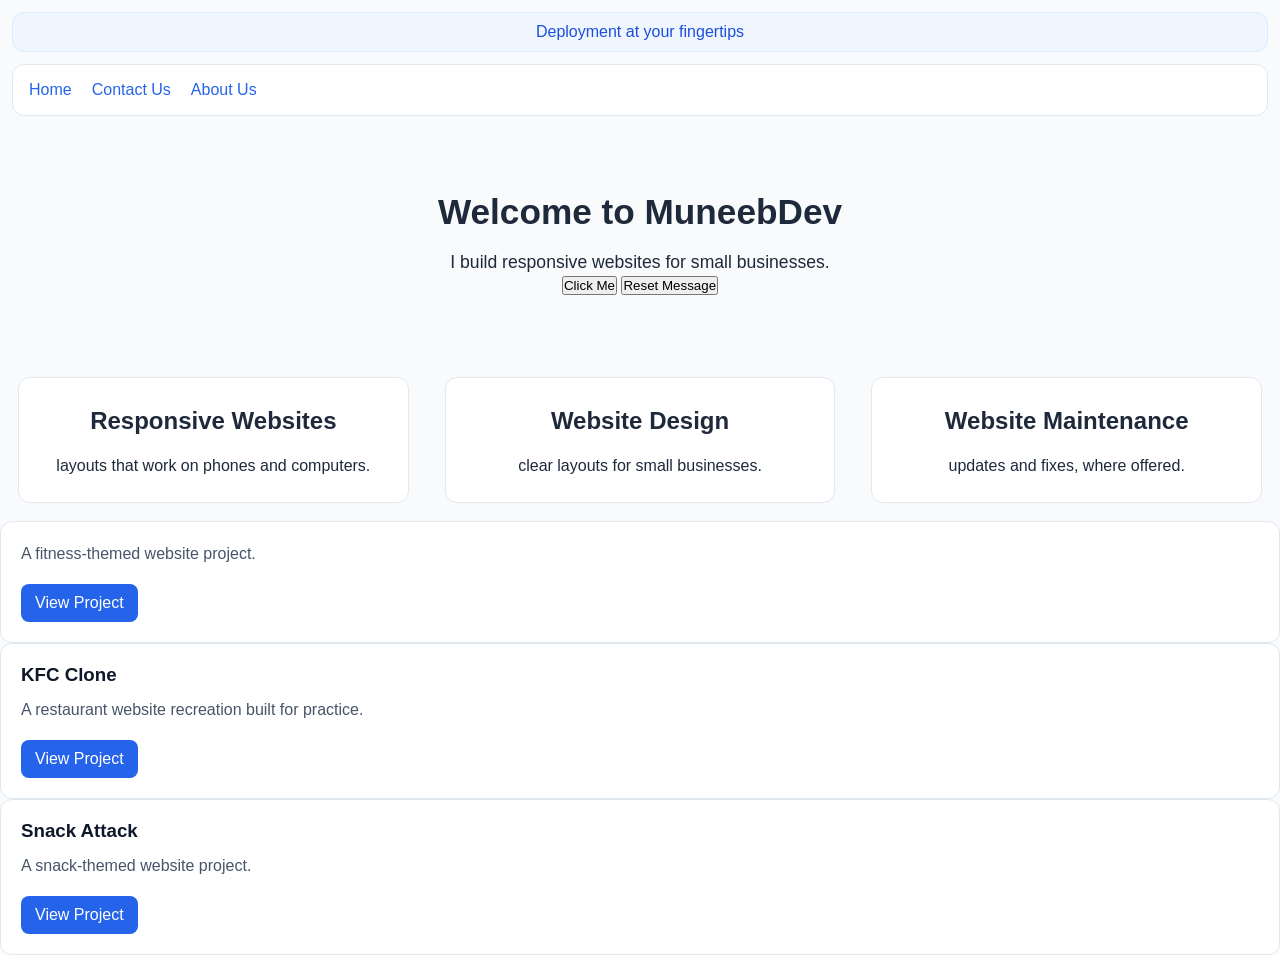
==== index.html @ 9221b9e7 "Add files via upload" ====
<!DOCTYPE html>
<html lang="en">

<head>
    <meta charset="UTF-8">
    <meta name="viewport" content="width=device-width, initial-scale=1.0">
    <title>MuneebDev | Website Development</title>
    <link rel="stylesheet" href="style.css">
</head>

<body>
    <div class="headline">
        <p>Deployment at your fingertips</p>
    </div>

    <nav class="navbar">
        <ul class="links">
            <li><a href="index.html">Home</a></li>
            <li><a href="Contact.html">Contact Us</a></li>
            <li><a href="About-us.html">About Us</a></li>
        </ul>
    </nav>

    <div class="hero">
        <h1>Welcome to MuneebDev</h1>
        <p id="hero-message">I build responsive websites for small businesses.</p>
        <button id="change-message">Click Me</button>
        <button id="reset-message">Reset Message</button>
    </div>

    <div class="cards">
        <div class="card">
            <h2>Responsive Websites</h2>layouts that work on phones and computers.
        </div>

        <div class="card">
            <h2>Website Design</h2>clear layouts for small businesses.
        </div>

        <div class="card">
            <h2>Website Maintenance</h2>updates and fixes, where offered.
        </div>
    </div>
    <article class="project-card">
        <p>A fitness-themed website project.</p>
        <a href="Project%20(1)%20Gym%20Website/index.html" target="_blank" rel="noopener noreferrer">View Project</a>
    </article>

    <article class="project-card">
        <h3>KFC Clone</h3>
        <p>A restaurant website recreation built for practice.</p>
        <a href="PROJECT (2) KFC CLONE (not dangerous)/Index.html" target="_blank" rel="noopener noreferrer">View
            Project</a>
    </article>

    <article class="project-card">
        <h3>Snack Attack</h3>
        <p>A snack-themed website project.</p>
        <a href="Snack%20Attack/index.html" target="_blank" rel="noopener noreferrer">View Project</a>
    </article>
    </div>
    </section>

    <script>
        const message = document.getElementById("hero-message");
        const button = document.getElementById("change-message");
        const resetbutton = document.getElementById("reset-message");

        let showingWelcome = true;

        //    button.addEventListener("click", function () {
        //         if (showingWelcome === true) {
        //             message.textContent = "Welcome to MuneebDev!";
        //         } else {
        //             message.textContent = "Thanks for visiting MuneebDev!";
        //         }

        //         button.textContent = 'Message Changed'
        //         showingWelcome = !showingWelcome;
        //     }); 

        button.addEventListener('click', function () {
            showWelcome()
        });


        resetbutton.addEventListener('click', function () {
            message.textContent = "I build responsive websites for small businesses";
        });

        function showWelcome() {
            if (showingWelcome === true) {
                message.textContent = "Welcome to MuneebDev!"
            }

            else {
                message.textContent = "Thanks for visiting MuneebDev!"
            }

            showingWelcome = !showingWelcome
        }
    </script>
</body>

</html>
---- style.css ----
* {
    margin: 0;
    padding: 0;
}

body {
    background-color: #f8fafc;
    color: #1e293b;
    font-family: Arial, sans-serif;
}

.hero {
    padding: 64px 20px;
    text-align: center;
}

.hero h1 {
    font-size: 2.2rem;
    font-weight: 700;
    margin-bottom: 16px;
}

.hero p {
    font-size: 1.1rem;
    line-height: 1.6;
}


.cards {
    display: flex;
    flex-wrap: wrap;
}

.card {
    flex: 1 1 230px;
    min-width: 0;
    margin: 18px;
    padding: 24px;
    background-color: #ffffff;
    border: 1px solid #e2e8f0;
    border-radius: 12px;
    text-align: center;
    line-height: 1.6;

}

.card h2 {
    margin-bottom: 12px;
}

.card:hover {
    border-color: #93c5fd;
}

.navbar {
    display: flex;
    flex-wrap: wrap;
    align-items: center;
    background-color: #ffffff;
    border: 1px solid #e2e8f0;
    border-radius: 12px;
    margin: 12px;
    padding: 12px;
}

.links {
    display: flex;
    flex-wrap: wrap;
    gap: 20px;
    align-items: center;
    padding: 4px;
}

.links li {
    list-style-type: none;
}

.links li a {
    text-decoration: none;
    color: #2563eb;
}

.links li a:hover {
    color: #1d4ed8;
    text-decoration: underline;
}

.headline {
    text-align: center;
    color: #1d4ed8;
    background-color: #eff6ff;
    border: 1px solid #dbeafe;
    border-radius: 12px;
    margin: 12px;
    padding: 10px;
}

.projects {
    margin: 40px 12px;
    padding: 24px;
}

.projects h2 {
    margin-bottom: 10px;
    color: #0f172a;
}

.projects-intro {
    margin-bottom: 24px;
    color: #475569;
}

.project-cards {
    display: flex;
    flex-wrap: wrap;
    gap: 20px;
}

.project-card {
    flex: 1 1 230px;
    padding: 20px;
    background-color: #ffffff;
    border: 1px solid #e2e8f0;
    border-radius: 12px;
}

.project-card h3 {
    margin-bottom: 12px;
    color: #0f172a;
}

.project-card p {
    margin-bottom: 18px;
    color: #475569;
    line-height: 1.5;
}

.project-card a {
    display: inline-block;
    padding: 10px 14px;
    background-color: #2563eb;
    color: #ffffff;
    border-radius: 8px;
    text-decoration: none;
}

.project-card a:hover {
    background-color: #1d4ed8;
}
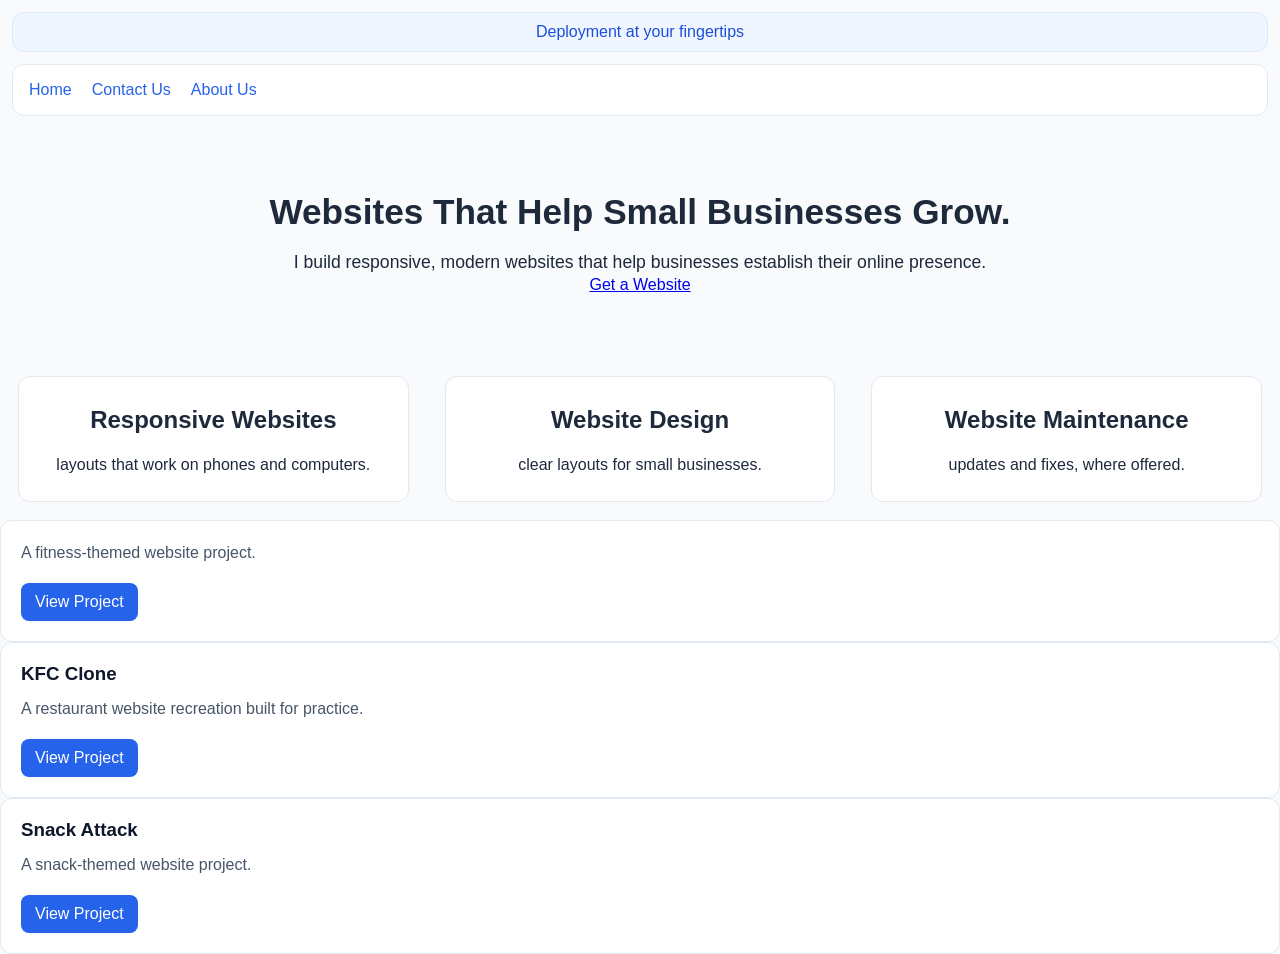
==== commit e1116607: "Update index.html" ====
--- a/index.html
+++ b/index.html
@@ -22,11 +22,17 @@
     </nav>
 
     <div class="hero">
-        <h1>Welcome to MuneebDev</h1>
-        <p id="hero-message">I build responsive websites for small businesses.</p>
-        <button id="change-message">Click Me</button>
-        <button id="reset-message">Reset Message</button>
-    </div>
+    <h1>Websites That Help Small Businesses Grow.</h1>
+
+    <p>
+        I build responsive, modern websites
+        that help businesses establish their online presence.
+    </p>
+
+    <a href="Contact.html" class="hero-button">
+        Get a Website
+    </a>
+</div>
 
     <div class="cards">
         <div class="card">
@@ -43,7 +49,7 @@
     </div>
     <article class="project-card">
         <p>A fitness-themed website project.</p>
-        <a href="Project%20(1)%20Gym%20Website/index.html" target="_blank" rel="noopener noreferrer">View Project</a>
+        <a href="PROJECT%20(1)%20Gym%20Website/index.html" target="_blank" rel="noopener noreferrer">View Project</a>
     </article>
 
     <article class="project-card">
@@ -102,4 +108,4 @@
     </script>
 </body>
 
-</html>+</html>
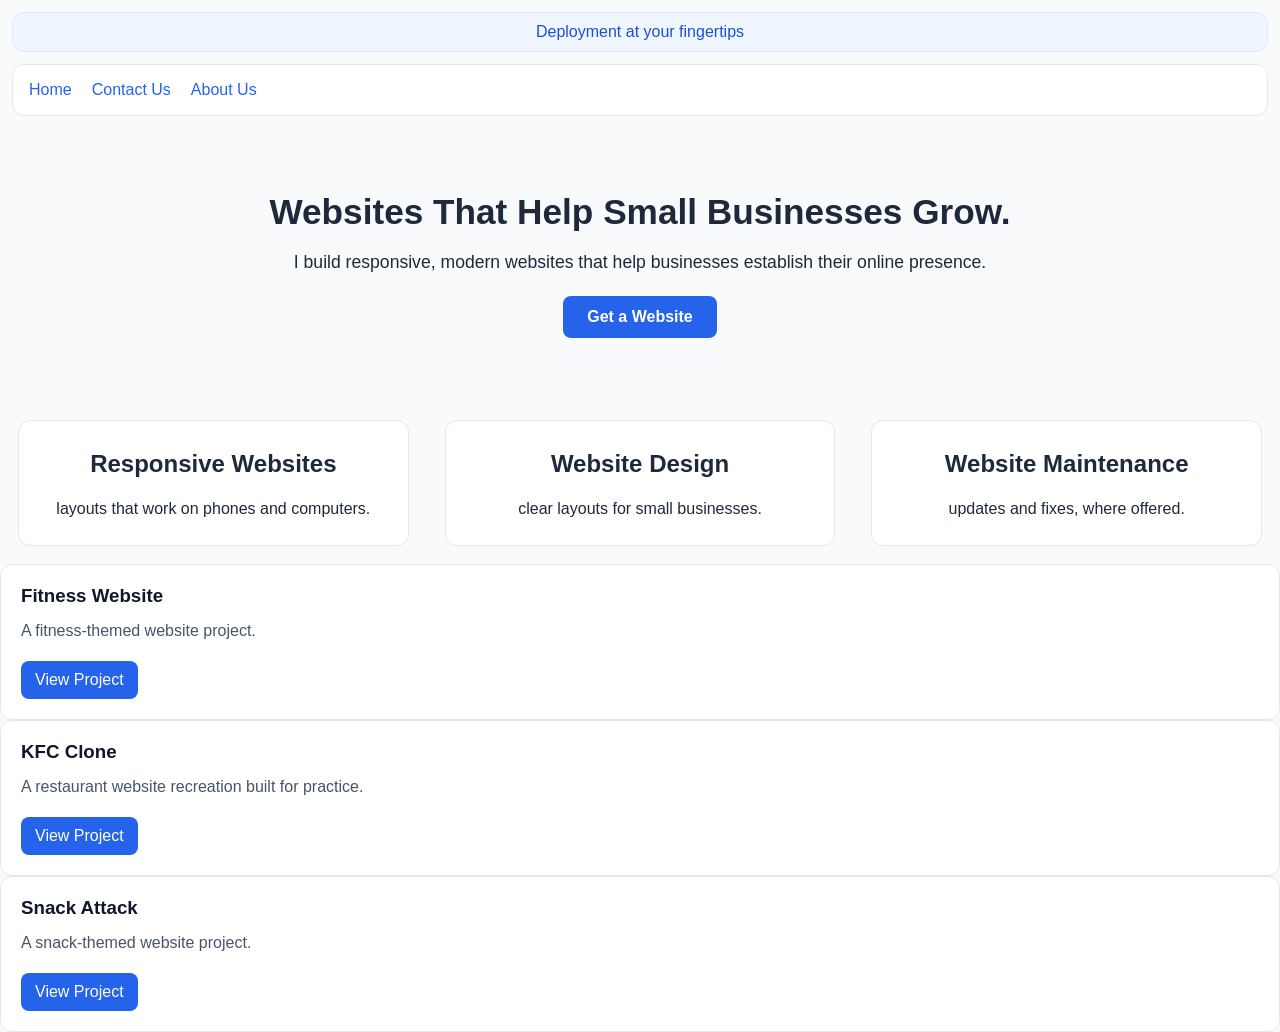
==== commit 2d7e6089: "Update index.html" ====
--- a/index.html
+++ b/index.html
@@ -48,6 +48,7 @@
         </div>
     </div>
     <article class="project-card">
+        <h3> Fitness Website </h3>
         <p>A fitness-themed website project.</p>
         <a href="PROJECT%20(1)%20Gym%20Website/index.html" target="_blank" rel="noopener noreferrer">View Project</a>
     </article>
--- a/style.css
+++ b/style.css
@@ -144,6 +144,38 @@
     text-decoration: none;
 }
 
+.hero-button {
+    display: inline-block;
+    margin-top: 20px;
+    padding: 12px 24px;
+    background-color: #2563eb;
+    color: #ffffff;
+    border-radius: 8px;
+    text-decoration: none;
+    font-weight: 600;
+    transition: background-color 0.2s ease;
+}
+
+.hero-button:hover {
+    background-color: #1d4ed8;
+}
+
 .project-card a:hover {
     background-color: #1d4ed8;
-}+}
+
+.hero-button {
+    display: inline-block;
+    margin-top: 20px;
+    padding: 12px 24px;
+    background-color: #2563eb;
+    color: #ffffff;
+    border-radius: 8px;
+    text-decoration: none;
+    font-weight: 600;
+    transition: background-color 0.2s ease;
+}
+
+.hero-button:hover {
+    background-color: #1d4ed8;
+}
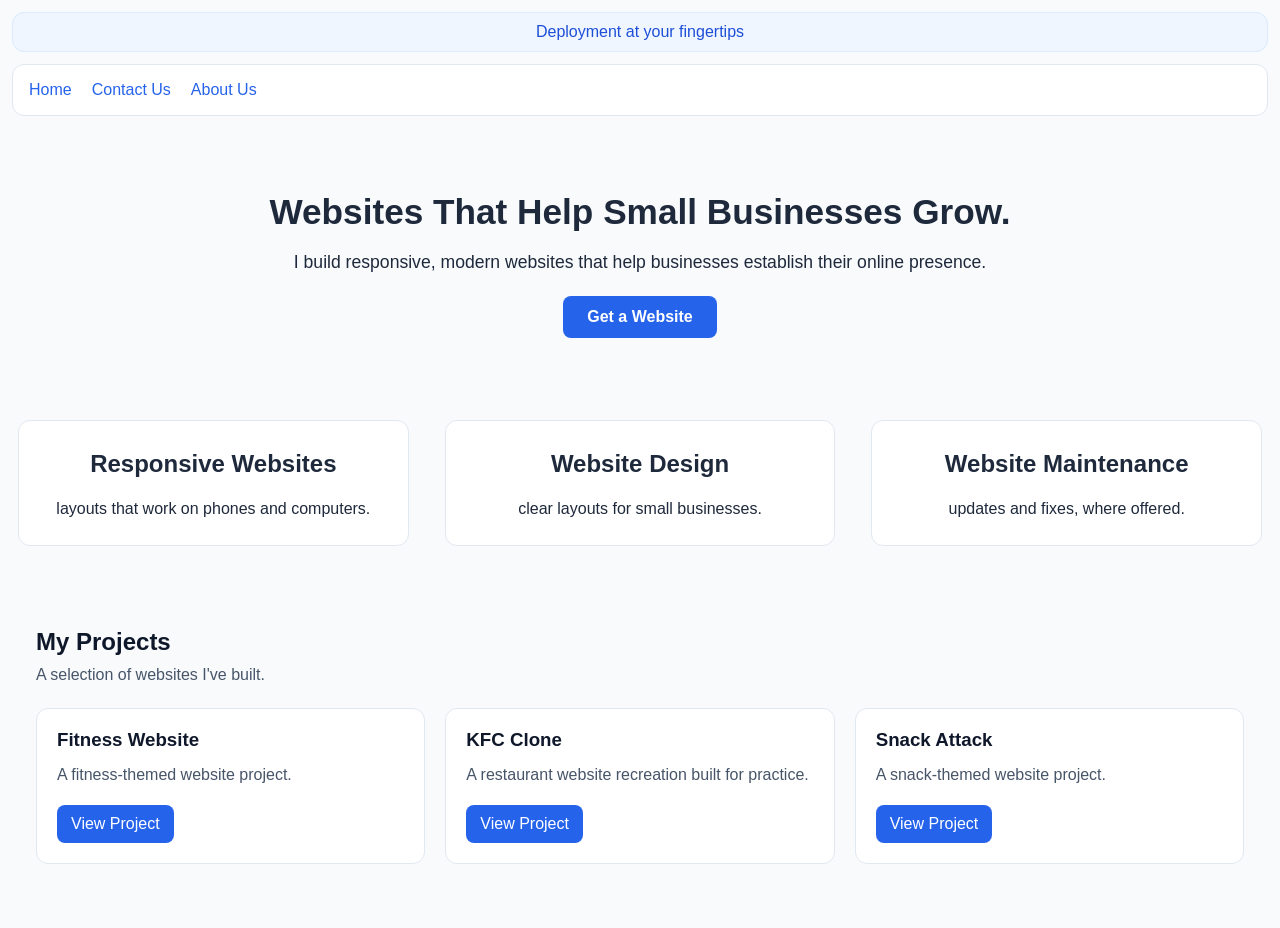
==== commit a81aae97: "Update index.html" ====
--- a/index.html
+++ b/index.html
@@ -47,27 +47,37 @@
             <h2>Website Maintenance</h2>updates and fixes, where offered.
         </div>
     </div>
-    <article class="project-card">
-        <h3> Fitness Website </h3>
-        <p>A fitness-themed website project.</p>
-        <a href="PROJECT%20(1)%20Gym%20Website/index.html" target="_blank" rel="noopener noreferrer">View Project</a>
-    </article>
+    <section class="projects">
+    <h2>My Projects</h2>
+    <p class="projects-intro">
+        A selection of websites I've built.
+    </p>
 
-    <article class="project-card">
-        <h3>KFC Clone</h3>
-        <p>A restaurant website recreation built for practice.</p>
-        <a href="PROJECT (2) KFC CLONE (not dangerous)/Index.html" target="_blank" rel="noopener noreferrer">View
-            Project</a>
-    </article>
+    <div class="project-cards">
 
-    <article class="project-card">
-        <h3>Snack Attack</h3>
-        <p>A snack-themed website project.</p>
-        <a href="Snack%20Attack/index.html" target="_blank" rel="noopener noreferrer">View Project</a>
-    </article>
+        <article class="project-card">
+            <h3>Fitness Website</h3>
+            <p>A fitness-themed website project.</p>
+            <a href="PROJECT%20(1)%20Gym%20Website/index.html"
+                target="_blank" rel="noopener noreferrer">View Project</a>
+        </article>
+
+        <article class="project-card">
+            <h3>KFC Clone</h3>
+            <p>A restaurant website recreation built for practice.</p>
+            <a href="PROJECT%20(2)%20KFC%20CLONE%20(not%20dangerous)/Index.html"
+                target="_blank" rel="noopener noreferrer">View Project</a>
+        </article>
+
+        <article class="project-card">
+            <h3>Snack Attack</h3>
+            <p>A snack-themed website project.</p>
+            <a href="Snack%20Attack/index.html"
+                target="_blank" rel="noopener noreferrer">View Project</a>
+        </article>
+
     </div>
-    </section>
-
+</section>
     <script>
         const message = document.getElementById("hero-message");
         const button = document.getElementById("change-message");
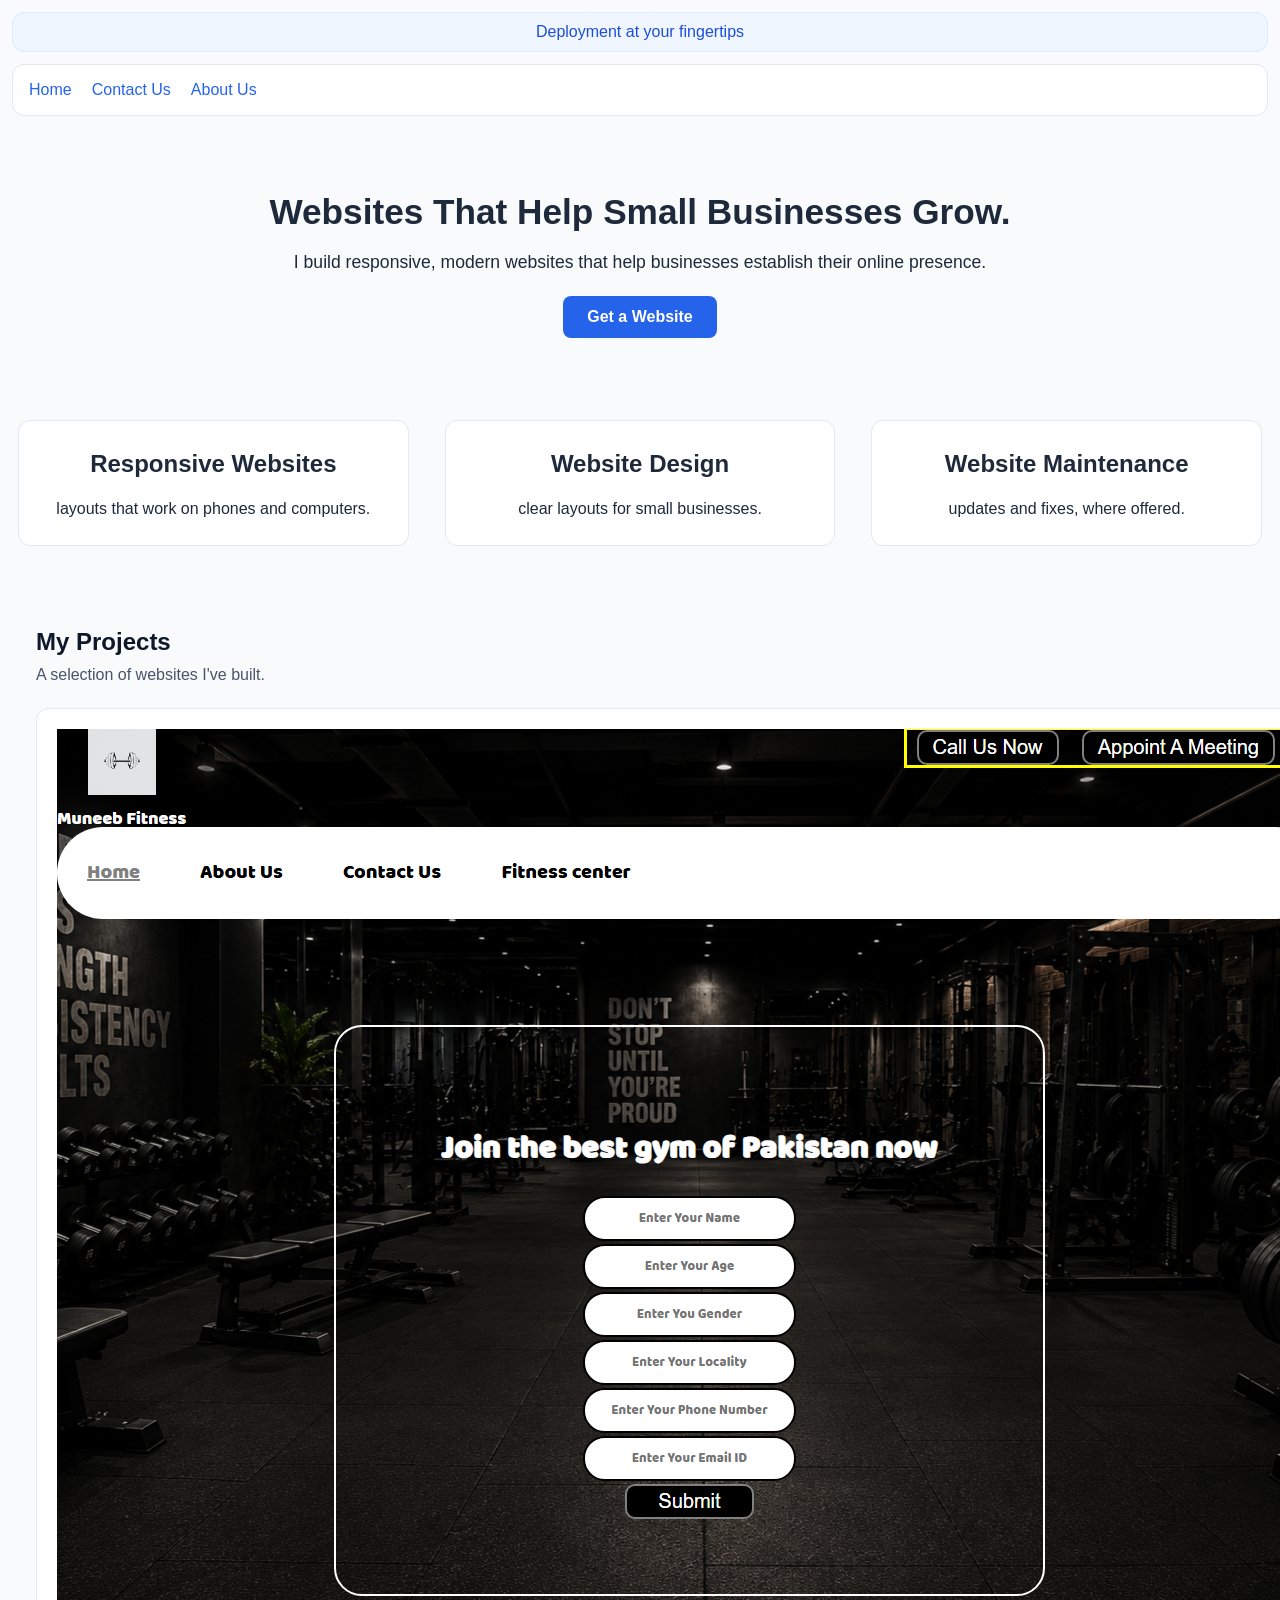
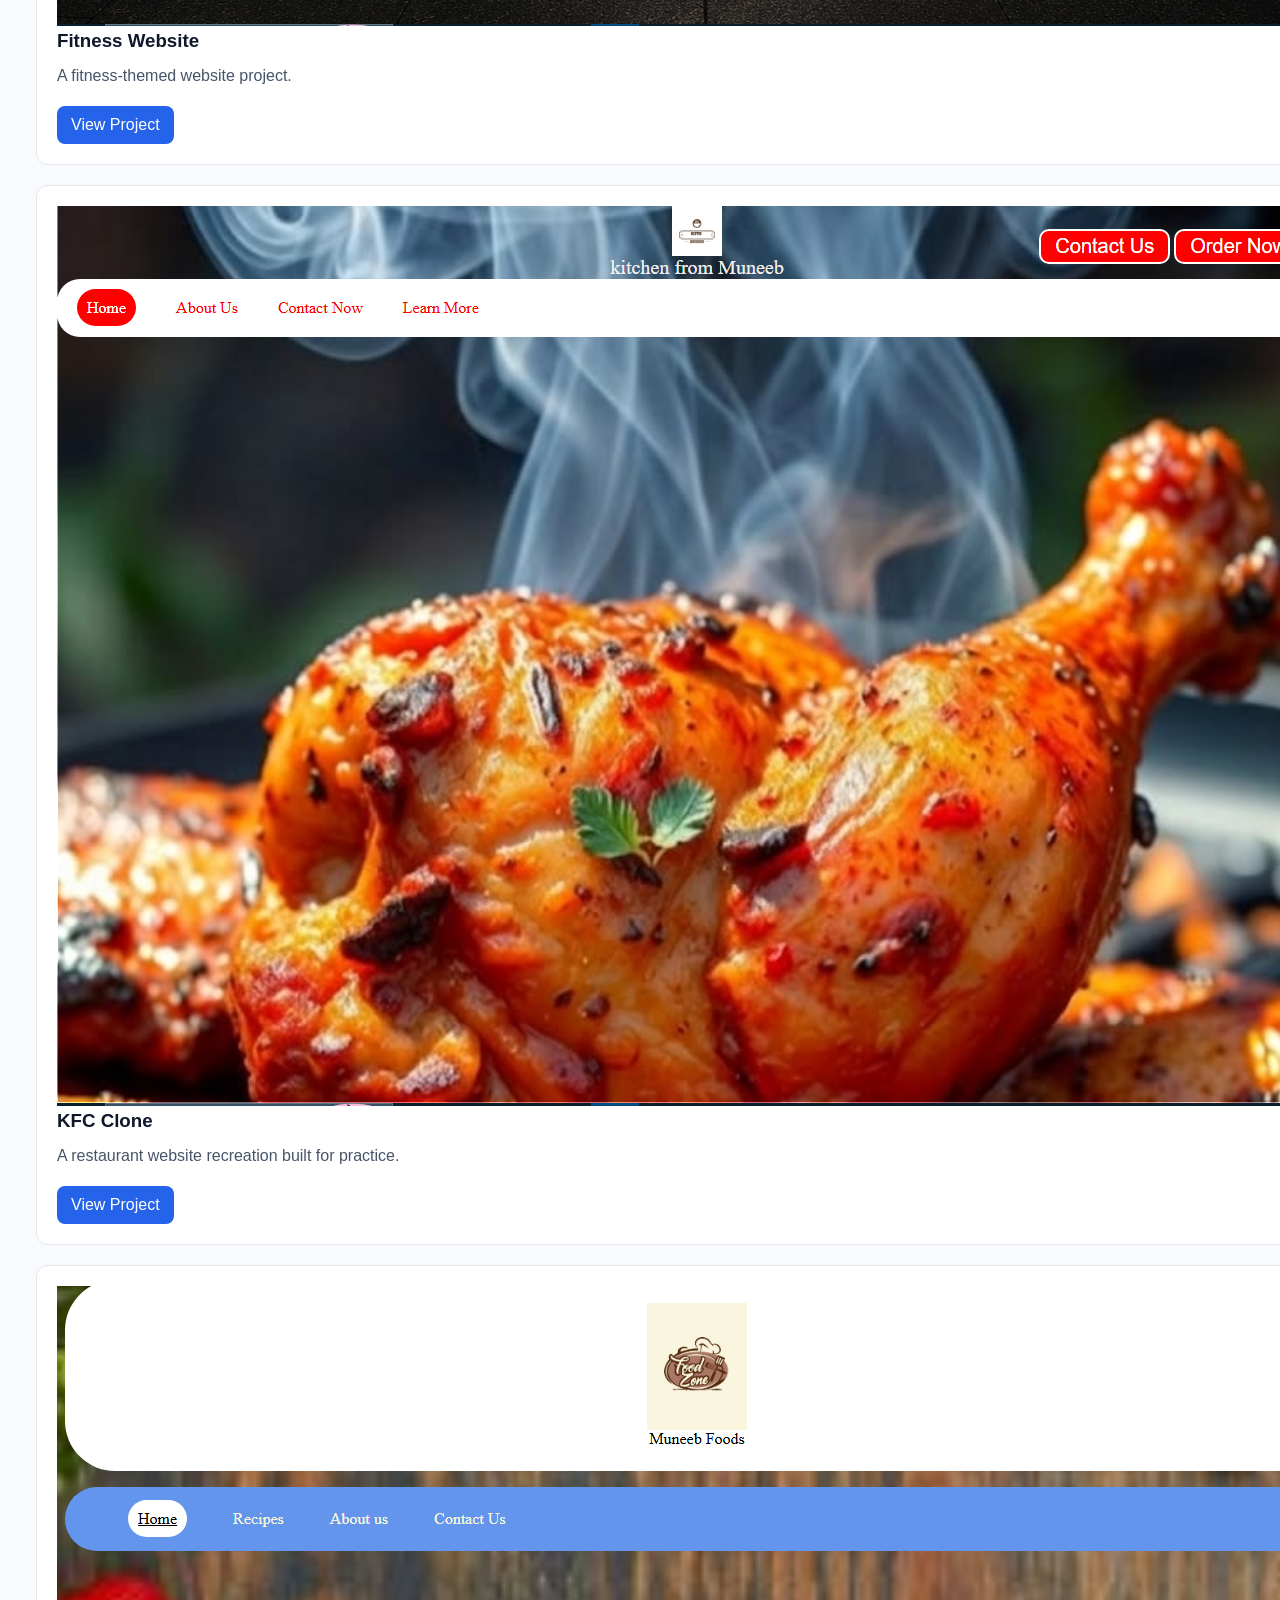
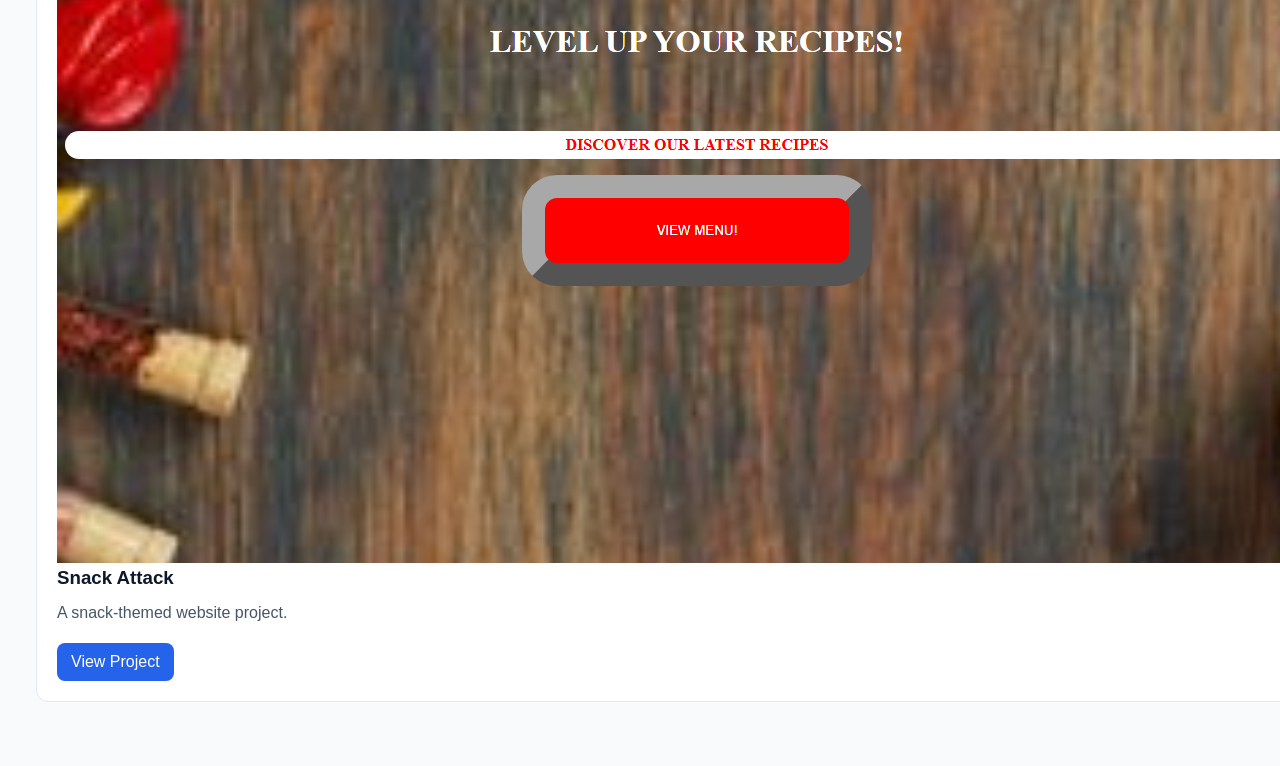
==== commit c828989b: "Update index.html" ====
--- a/index.html
+++ b/index.html
@@ -56,6 +56,7 @@
     <div class="project-cards">
 
         <article class="project-card">
+            <img src="Fitness.png" alt="Fitness Website preview" class="project-image">
             <h3>Fitness Website</h3>
             <p>A fitness-themed website project.</p>
             <a href="PROJECT%20(1)%20Gym%20Website/index.html"
@@ -63,6 +64,7 @@
         </article>
 
         <article class="project-card">
+            <img src="KFM.png" alt="KFC Clone preview" class="project-image">
             <h3>KFC Clone</h3>
             <p>A restaurant website recreation built for practice.</p>
             <a href="PROJECT%20(2)%20KFC%20CLONE%20(not%20dangerous)/Index.html"
@@ -70,6 +72,7 @@
         </article>
 
         <article class="project-card">
+            <img src="food.png" alt="Snack Attack preview" class="project-image">
             <h3>Snack Attack</h3>
             <p>A snack-themed website project.</p>
             <a href="Snack%20Attack/index.html"
@@ -78,45 +81,6 @@
 
     </div>
 </section>
-    <script>
-        const message = document.getElementById("hero-message");
-        const button = document.getElementById("change-message");
-        const resetbutton = document.getElementById("reset-message");
-
-        let showingWelcome = true;
-
-        //    button.addEventListener("click", function () {
-        //         if (showingWelcome === true) {
-        //             message.textContent = "Welcome to MuneebDev!";
-        //         } else {
-        //             message.textContent = "Thanks for visiting MuneebDev!";
-        //         }
-
-        //         button.textContent = 'Message Changed'
-        //         showingWelcome = !showingWelcome;
-        //     }); 
-
-        button.addEventListener('click', function () {
-            showWelcome()
-        });
-
-
-        resetbutton.addEventListener('click', function () {
-            message.textContent = "I build responsive websites for small businesses";
-        });
-
-        function showWelcome() {
-            if (showingWelcome === true) {
-                message.textContent = "Welcome to MuneebDev!"
-            }
-
-            else {
-                message.textContent = "Thanks for visiting MuneebDev!"
-            }
-
-            showingWelcome = !showingWelcome
-        }
-    </script>
 </body>
 
 </html>
